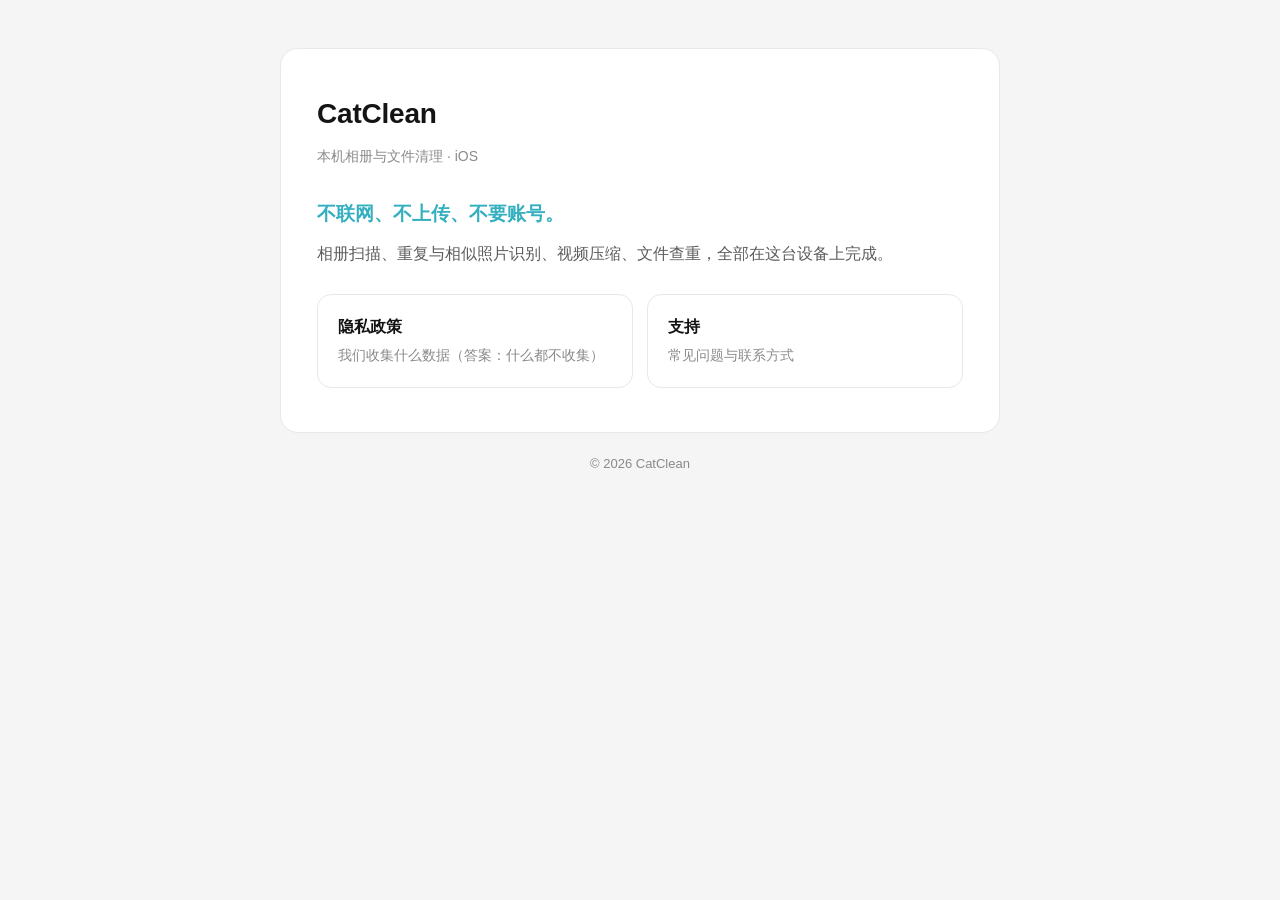
==== index.html @ 474c5974 "更新法务页面" ====
<!doctype html>
<html lang="zh-Hans">
<head>
  <meta charset="utf-8">
  <meta name="viewport" content="width=device-width, initial-scale=1">
  <title>CatClean</title>
  <link rel="stylesheet" href="style.css">
</head>
<body>
  <main>
    <h1>CatClean</h1>
    <p class="meta">本机相册与文件清理 · iOS</p>
    <p class="lead"><strong>不联网、不上传、不要账号。</strong></p>
    <p>相册扫描、重复与相似照片识别、视频压缩、文件查重，全部在这台设备上完成。</p>

    <div class="cards">
      <a class="card" href="privacy.html">
        <b>隐私政策</b>
        <span>我们收集什么数据（答案：什么都不收集）</span>
      </a>
      <a class="card" href="support.html">
        <b>支持</b>
        <span>常见问题与联系方式</span>
      </a>
    </div>
  </main>
  <footer>© 2026 CatClean</footer>
</body>
</html>
---- style.css ----
/* CatClean 法务页的样式。抄的是 App 自己的令牌：同一个青色、同一套灰阶。
   一个文件管三个页面，不上任何框架——这三页加起来不到 200 行字，为它引一个
   CSS 框架只会让「这个网站能不能打开」多一个失败点。 */

:root {
  --brand: #34afc0;
  --ink: #141414;
  --subtitle: #5c5c5c;
  --tertiary: #8a8a8a;
  --canvas: #f5f5f6;
  --surface: #ffffff;
  --line: #e8e8ea;
}

@media (prefers-color-scheme: dark) {
  :root {
    --ink: #f2f2f3;
    --subtitle: #b6b6b8;
    --tertiary: #8a8a8c;
    --canvas: #131415;
    --surface: #1c1d1f;
    --line: #2c2d2f;
  }
}

* { box-sizing: border-box; }

body {
  margin: 0;
  padding: 48px 20px 80px;
  background: var(--canvas);
  color: var(--ink);
  font: 16px/1.75 -apple-system, BlinkMacSystemFont, "PingFang SC",
        "Hiragino Sans GB", "Microsoft YaHei", sans-serif;
  -webkit-font-smoothing: antialiased;
}

main {
  max-width: 720px;
  margin: 0 auto;
  background: var(--surface);
  border: 1px solid var(--line);
  border-radius: 18px;
  padding: 40px 36px 44px;
}

h1 {
  margin: 0 0 6px;
  font-size: 28px;
  letter-spacing: -0.2px;
}

h2 {
  margin: 34px 0 8px;
  font-size: 17px;
}

.meta {
  margin: 0 0 28px;
  color: var(--tertiary);
  font-size: 14px;
}

.lead {
  margin: 0 0 8px;
  font-size: 19px;
}

.lead strong { color: var(--brand); }

p, li { color: var(--subtitle); }
p { margin: 10px 0; }

ul { padding-left: 20px; margin: 10px 0; }
li { margin: 6px 0; }

strong { color: var(--ink); }

table {
  width: 100%;
  margin: 14px 0;
  border-collapse: collapse;
  font-size: 15px;
}

th, td {
  padding: 10px 12px;
  border-bottom: 1px solid var(--line);
  text-align: left;
  vertical-align: top;
}

th { color: var(--ink); font-weight: 600; }

a { color: var(--brand); }

.cards {
  display: grid;
  gap: 14px;
  grid-template-columns: repeat(auto-fit, minmax(220px, 1fr));
  margin-top: 26px;
}

.card {
  display: block;
  padding: 18px 20px;
  border: 1px solid var(--line);
  border-radius: 14px;
  text-decoration: none;
  color: inherit;
}

.card b { display: block; color: var(--ink); font-size: 16px; }
.card span { color: var(--tertiary); font-size: 14px; }

footer {
  max-width: 720px;
  margin: 20px auto 0;
  text-align: center;
  color: var(--tertiary);
  font-size: 13px;
}

code {
  font-family: ui-monospace, SFMono-Regular, Menlo, monospace;
  font-size: 14px;
  color: var(--ink);
}

@media (max-width: 520px) {
  main { padding: 28px 20px 32px; border-radius: 0; border: 0; }
  body { padding: 0 0 48px; background: var(--surface); }
}
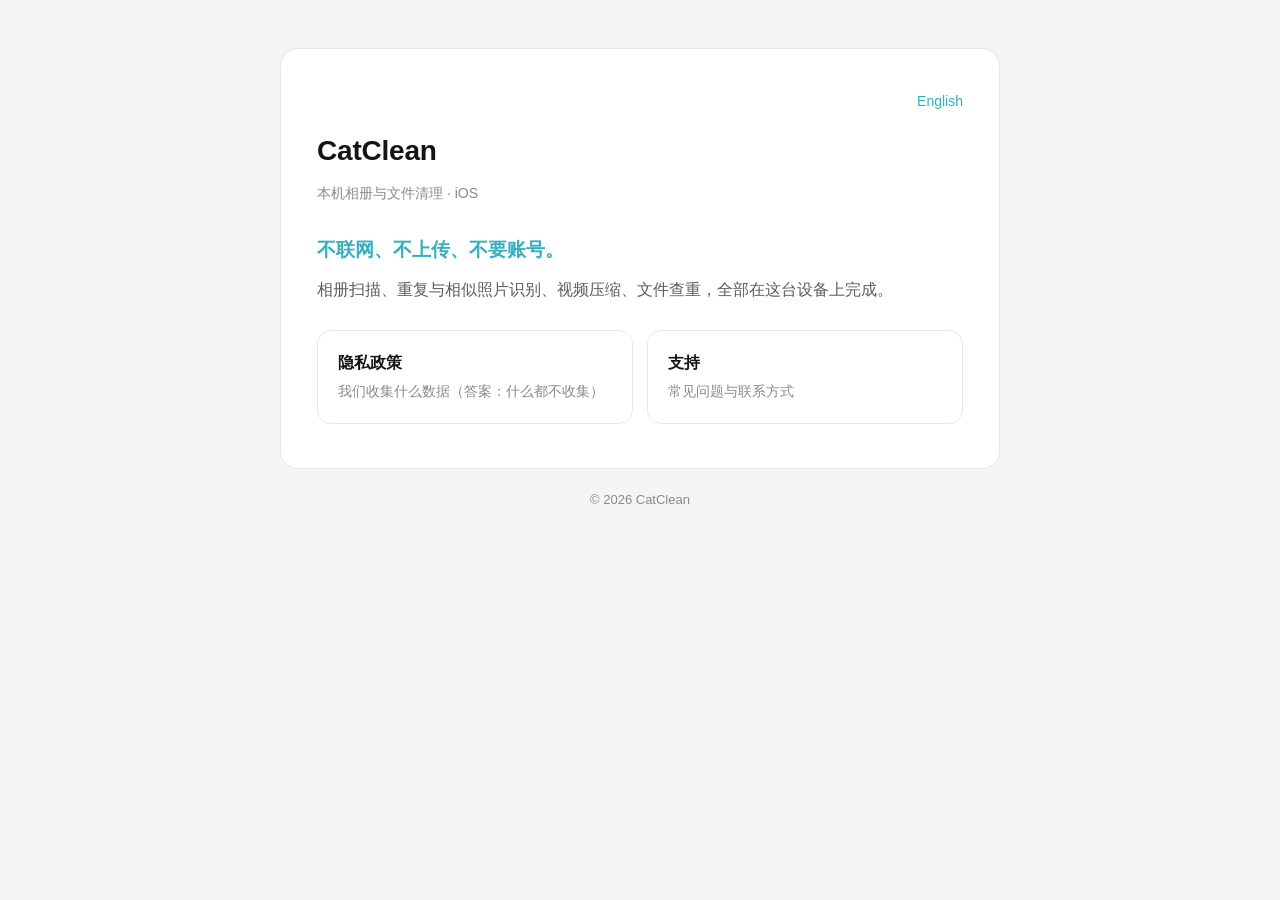
==== commit 67d30d45: "更新法务页面" ====
--- a/index.html
+++ b/index.html
@@ -8,6 +8,7 @@
 </head>
 <body>
   <main>
+    <p class="meta lang"><a href="en/index.html">English</a></p>
     <h1>CatClean</h1>
     <p class="meta">本机相册与文件清理 · iOS</p>
     <p class="lead"><strong>不联网、不上传、不要账号。</strong></p>
--- a/style.css
+++ b/style.css
@@ -60,6 +60,15 @@
   color: var(--tertiary);
   font-size: 14px;
 }
+
+/* 语言开关压在这一页的第一行右上角。它只是导航，不该和标题抢位置。 */
+.meta.lang {
+  margin: 0 0 12px;
+  text-align: right;
+}
+
+.meta.lang a { text-decoration: none; }
+.meta.lang a:hover { text-decoration: underline; }
 
 .lead {
   margin: 0 0 8px;
